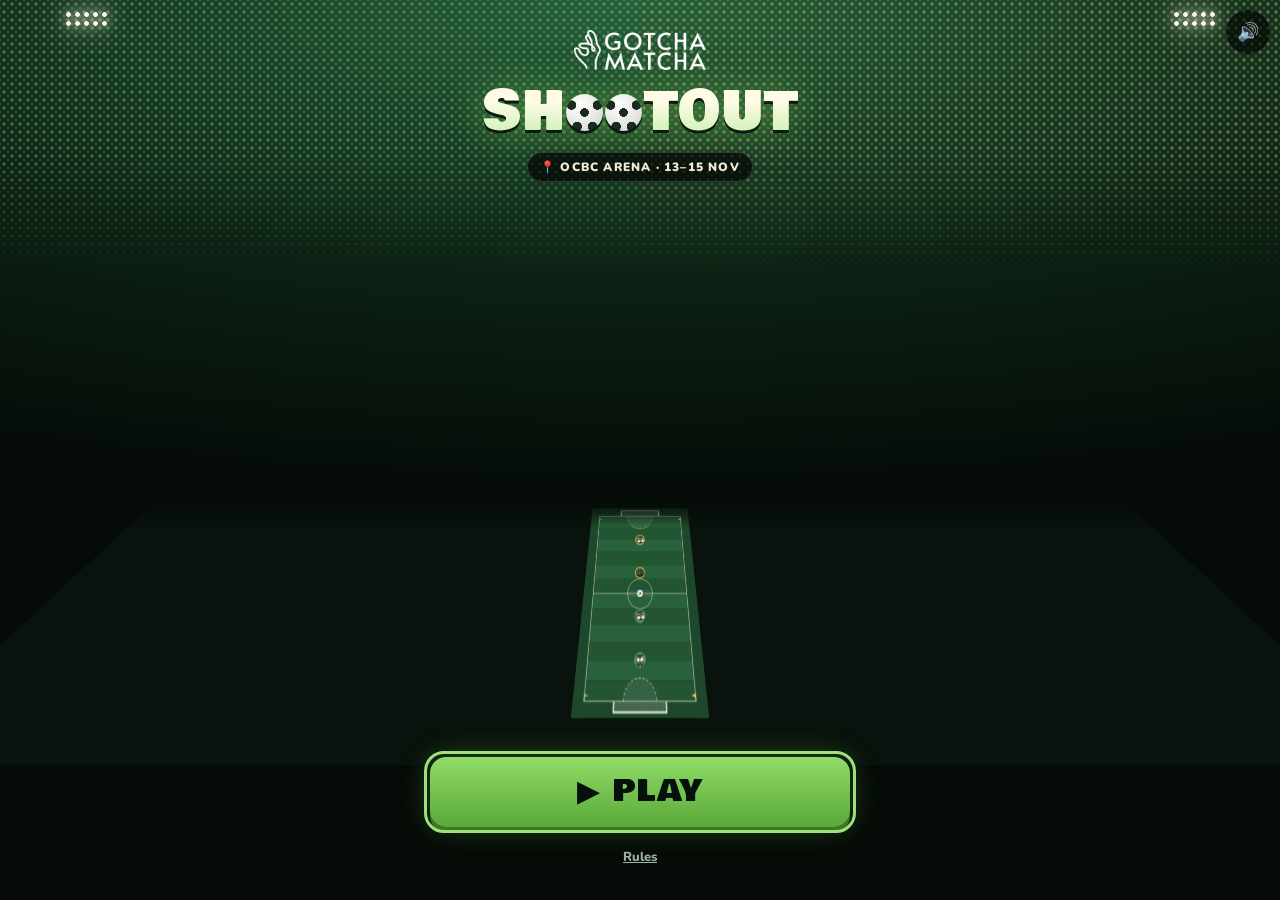
==== 3v3-rc/index.html @ ffa2ec25 "3v3-rc: rev 9 release candidate (code box first, booth game) for testing on staging; not linked; noi" ====
<!doctype html>
<html lang="en">
<head>
<meta charset="utf-8">
<meta name="viewport" content="width=device-width, initial-scale=1, viewport-fit=cover">
<meta name="theme-color" content="#07110b">
<meta name="robots" content="noindex">
<title>Gotcha Shootout</title>
<meta name="description" content="Finger football at the Gotcha Matcha booth.">
<link rel="preconnect" href="https://fonts.googleapis.com">
<link rel="preconnect" href="https://fonts.gstatic.com" crossorigin>
<link rel="stylesheet" href="https://fonts.googleapis.com/css2?family=Nunito:wght@600;700;800;900&family=Bowlby+One&display=swap">
<link rel="stylesheet" href="assets/3v3.css?v=5">
</head>
<body>
<!-- Screens, ids and words = mock-up rev 4 (owner yes to rev 3 ~20:52 + "fewest words", DECISIONS 12 Nov). The skin lives in 3v3.css only. -->
<main class="app" id="app">
  <button class="sbtn" id="soundBtn" aria-pressed="true" aria-label="Sound on">🔊</button>
  <button class="tbtn" id="ticketBtn" aria-label="Your prize" hidden>🎟</button>
  <!-- rev 5–8 stadium behind every screen but the match: crowd, floodlight towers, sweeping beams, camera flashes -->
  <div class="stadium" id="stadium" aria-hidden="true"><div class="crowd"></div><div class="beam l"></div><div class="beam r"></div><div class="tower l"></div><div class="tower r"></div></div>

  <section class="scr" id="s-home">
    <canvas class="bgpitch" id="bgpitch" aria-hidden="true"></canvas>
    <img class="logo" src="../assets/img/logo-lockup-white.webp" alt="Gotcha Matcha" width="132" height="40">
    <h1 class="title" aria-label="Shootout">SH<b class="ballo"></b><b class="ballo"></b>TOUT</h1>
    <span class="chip">📍 OCBC ARENA · 13–15 NOV</span>
    <div class="spacer"></div>
    <button class="btn kick" id="goJoin">▶ PLAY</button>
    <div class="ticker" id="ticker" aria-hidden="true" hidden><span id="tickerTxt"></span></div>
    <a class="small lnk" href="rules/">Rules</a>
  </section>

  <section class="scr" id="s-join" hidden>
    <h2 class="h2">Join to play</h2>
    <div class="step">
      <a class="btn y" id="tgJoin" target="_blank" rel="noopener">✈️ Telegram</a>
      <a class="btn ghost" id="igJoin" target="_blank" rel="noopener">📷 Instagram</a>
    </div>
    <p class="err" id="tgErr" role="alert" hidden>Tap one first</p>
    <div class="spacer"></div>
    <button class="btn" id="goPick">▶ Play</button>
  </section>

  <section class="scr" id="s-pick" hidden>
    <h2 class="h2">Pick your cat</h2>
    <div class="cards" id="cards"></div>
  </section>

  <section class="scr" id="s-mode" hidden>
    <form class="coderow" id="joinForm" autocomplete="off">
      <input class="codein" id="codeIn" maxlength="4" autocomplete="off" autocapitalize="characters" spellcheck="false" placeholder="CODE" aria-label="Game code">
      <button class="btn y" id="joinGo" type="submit">Join</button>
    </form>
    <p class="err" id="codeErr" role="alert" hidden>Wrong code</p>
    <button class="mode bot" id="mSolo"><span class="mtxt"><b>🤖 VS BOT</b><span id="mSoloSub">1 goal wins</span><i class="heat" aria-label="hardest">🔥🔥🔥🔥🔥</i></span><span class="mart"><img src="../assets/img/cat-ok-gotcha-cream.webp" alt=""></span></button>
    <button class="mode friends" id="mMulti"><span class="mtxt"><b>👥 FRIENDS</b><span id="mMultiSub">1 v 1 · 2 v 2</span></span><span class="mart"><svg class="jersey" viewBox="0 0 64 64" aria-hidden="true"><path d="M10 6 22 2Q32 9 42 2L54 6 64 18 54 26 50 22V62H14V22L10 26 0 18Z" fill="#6fbf4a" stroke="#0b1a10" stroke-width="2.5"/><text x="32" y="48" text-anchor="middle" font-family="Bowlby One, Impact" font-size="22" fill="#0b1a10">7</text></svg><svg class="jersey" viewBox="0 0 64 64" aria-hidden="true"><path d="M10 6 22 2Q32 9 42 2L54 6 64 18 54 26 50 22V62H14V22L10 26 0 18Z" fill="#fff3b0" stroke="#0b1a10" stroke-width="2.5"/><text x="32" y="48" text-anchor="middle" font-family="Bowlby One, Impact" font-size="22" fill="#0b1a10">10</text></svg></span></button>
  </section>

  <section class="scr" id="s-multi" hidden>
    <h2 class="h2">New game</h2>
    <div class="teams">
      <button class="team m" id="n1">1 V 1</button>
      <button class="team m" id="n2">2 V 2</button>
    </div>
    <div class="spacer"></div>
    <button class="btn ghost" id="multiBack" aria-label="Back">↩</button>
  </section>

  <section class="scr" id="s-lobby" hidden>
    <p class="small" id="roomKind">1 V 1</p>
    <div class="count led" id="lCount">----</div>
    <p class="small" id="roomHint">Share this code</p>
    <div class="slots" id="slots"></div>
    <div class="spacer"></div>
    <p class="small" id="roomFoot">Tap to swap</p>
    <button class="btn" id="startGo" hidden>▶ Start</button>
    <button class="btn y" id="vsBot" hidden>🤖 vs Bot</button>
    <button class="btn ghost" id="leaveGo">Leave</button>
  </section>

  <section class="scr" id="s-match" hidden>
    <canvas id="pitch" aria-label="Football pitch. Your finger is your player: move it to hit the ball into the goal."></canvas>
    <div class="hud"><span class="tchip m" id="hudA">MATCHA</span><span class="tchip yz" id="hudB">YUZU</span><span class="clock" id="clock">60</span></div>
    <div class="banner" id="banner"></div>
    <div class="hint" id="hint" aria-label="Drag your player"><span class="fing">👆</span> ↑</div>
    <div class="offb" id="offBadge" hidden>Offline · no prize</div>
  </section>

  <section class="scr" id="s-result" hidden>
    <div class="trophy" id="trophy" aria-hidden="true">🏆</div>
    <img class="sadcat" id="sadcat" src="../assets/img/matcha-deprived-cream.webp" alt="" hidden>
    <h2 class="big" id="rTitle">WIN!</h2>
    <p class="pb" id="pb" hidden></p>
    <p class="small" id="rEyebrow">1 – 0</p>
    <p class="small" id="noPrize" hidden></p>
    <div class="prize" id="prize" hidden>
      <span class="tkt">🎟 PRIZE TICKET</span>
      <span class="v" id="pV">PRIZE</span>
      <span class="code" id="pCode">------</span>
      <span class="by" id="pBy"></span>
      <span class="s" id="pS">Redeem at the counter</span>
    </div>
    <div class="spacer"></div>
    <button class="btn" id="again">↻ Again</button>
    <button class="btn ghost" id="back" aria-label="Back">↩</button>
  </section>

  <!-- kill switch / no server (CTO G1 §9.5) -->
  <section class="scr" id="s-rest" hidden>
    <img class="logo" src="../assets/img/logo-lockup-white.webp" alt="Gotcha Matcha" width="132" height="40">
    <h2 class="h2">The game is resting</h2>
    <div class="step">
      <a class="btn y" id="restTg" target="_blank" rel="noopener">✈️ Telegram</a>
      <a class="btn ghost" id="restIg" target="_blank" rel="noopener">📷 Instagram</a>
    </div>
    <div class="spacer"></div>
    <button class="btn ghost" id="restRetry" aria-label="Try again">↻</button>
  </section>

  <canvas class="fxl" id="fx" aria-hidden="true"></canvas>
  <!-- the prize ticket: open from 🎟 on any screen until it is used or expires (adversarial S1: a code never vanishes) -->
  <div class="sheet" id="ticket" role="dialog" aria-label="Your prize" hidden>
    <div class="prize">
      <span class="tkt">🎟 PRIZE TICKET</span>
      <span class="v" id="tV">PRIZE</span>
      <span class="code" id="tCode">------</span>
      <span class="by" id="tBy"></span>
      <span class="s" id="tS">Redeem at the counter</span>
    </div>
    <button class="btn ghost" id="ticketClose" aria-label="Close">✕</button>
  </div>
  <div class="pill" id="pill" hidden>Reconnecting…</div>
  <div class="toast" id="toast" hidden></div>
  <div class="dbg" id="dbg" hidden></div>
  <div class="ribbon" id="ribbon" hidden></div>
</main>
<script src="assets/sim.js?v=5"></script>
<script src="assets/logic.js?v=5"></script>
<script src="assets/net.js?v=5"></script>
<script src="assets/fake.js?v=5"></script>
<script src="assets/draw.js?v=5"></script>
<script src="assets/sfx.js?v=5"></script>
<script src="assets/fx.js?v=5"></script>
<script src="assets/game.js?v=5"></script>
</body>
</html>
---- 3v3-rc/assets/3v3.css ----
/* Gotcha Shootout 3v3 — the phone page. The look is the approved mock-up rev 2 (owner yes 12 Nov 2026 ~20:20): floodlit night pitch,
   Bowlby One + Nunito, Matcha green vs Yuzu yellow. The mock-up's phone frame is gone: the page fills the screen, inside the safe areas. */
:root{
  --night:#07110b; --turf:#0f2a1a; --panel:#13241a; --line:#eef3e6; --cream:#f3ead6; --muted:#9db5a3;
  --matcha:#6fbf4a; --matcha-d:#3d7a26; --yuzu:#ffd23f; --yuzu-d:#b88a00; --flood:#fffbe6; --danger:#ff6b5b;
  --f-display:"Bowlby One","Arial Black",Impact,sans-serif; --f-body:"Nunito",ui-rounded,"Segoe UI",system-ui,sans-serif;
  --st:env(safe-area-inset-top,0px); --sb:env(safe-area-inset-bottom,0px); --sl:env(safe-area-inset-left,0px); --sr:env(safe-area-inset-right,0px);
  color-scheme:dark;
}
*{box-sizing:border-box}
html,body{height:100%;margin:0;overflow:hidden;overscroll-behavior:none}
body{background:var(--night);color:var(--cream);font:600 15px/1.4 var(--f-body);-webkit-tap-highlight-color:transparent;-webkit-text-size-adjust:100%;
  user-select:none;-webkit-user-select:none;-webkit-touch-callout:none;touch-action:manipulation}
[hidden]{display:none!important}
button{font-family:inherit}
a{color:var(--yuzu)}
.app{position:fixed;top:0;right:0;bottom:0;left:0;overflow:hidden;background:radial-gradient(900px 600px at 30% -10%,#173a24 0%,var(--night) 60%),var(--night)}
.scr{position:absolute;top:0;right:0;bottom:0;left:0;display:flex;flex-direction:column;align-items:center;gap:14px;text-align:center;overflow-y:auto;
  overscroll-behavior:contain;padding:calc(var(--st) + 24px) calc(var(--sr) + 20px) calc(var(--sb) + 26px) calc(var(--sl) + 20px)}
.scr>*{position:relative;flex-shrink:0}
.scr>.bgpitch{position:absolute;top:0;right:0;bottom:0;left:0;width:100%;height:100%;opacity:.38;filter:saturate(.9);pointer-events:none}
.logo{width:132px;height:auto;margin-top:6px}
.title{font:400 54px/.92 var(--f-display);margin:8px 0 0;letter-spacing:1px;text-shadow:0 0 24px #6fbf4a66,0 4px 0 #0008}
.title small{display:block;font-size:30px;color:var(--yuzu);letter-spacing:3px;margin-top:4px}
.lede{font:800 19px/1.3 var(--f-body);margin:0;max-width:320px}
.spacer{flex:1 1 auto}
.btn{appearance:none;border:0;cursor:pointer;font:900 19px/1 var(--f-body);color:var(--night);background:var(--matcha);border-radius:16px;padding:18px 20px;width:100%;max-width:420px;
  min-height:52px;box-shadow:0 5px 0 var(--matcha-d),0 0 30px #6fbf4a55;transition:transform .08s;text-decoration:none;display:flex;align-items:center;justify-content:center;gap:8px}
.btn:active{transform:translateY(3px);box-shadow:0 2px 0 var(--matcha-d)}
.btn:focus-visible,.card:focus-visible,.team:focus-visible,.sbtn:focus-visible,.lnk:focus-visible{outline:3px solid var(--flood);outline-offset:3px}
.btn.y{background:var(--yuzu);box-shadow:0 5px 0 var(--yuzu-d),0 0 30px #ffd23f44}
.btn.ghost{background:transparent;color:var(--cream);box-shadow:inset 0 0 0 2px #ffffff40}
.btn[disabled]{opacity:.35;cursor:not-allowed}
.small{font:700 13px/1.35 var(--f-body);color:var(--muted);margin:0}
.lnk{appearance:none;background:none;border:0;padding:8px;color:var(--muted);font:800 13px/1.3 var(--f-body);text-decoration:underline;cursor:pointer}
.ribbon-on .scr:not(#s-match){padding-bottom:calc(var(--sb) + 48px)}
.ribbon{position:absolute;left:0;right:0;bottom:0;z-index:30;font:800 10px/1 var(--f-body);letter-spacing:1.4px;text-transform:uppercase;text-align:center;color:var(--night);
  background:var(--yuzu);padding:6px 4px calc(var(--sb) + 7px);pointer-events:none}
.sbtn{position:absolute;top:calc(var(--st) + 10px);right:calc(var(--sr) + 10px);z-index:31;width:44px;height:44px;border-radius:50%;border:0;background:#0009;color:var(--cream);font-size:18px;cursor:pointer}
.tbtn{position:absolute;top:calc(var(--st) + 10px);left:calc(var(--sl) + 10px);z-index:31;width:44px;height:44px;border-radius:50%;border:0;background:var(--yuzu);color:var(--night);font-size:22px;cursor:pointer;box-shadow:0 0 18px #ffd23f88}
.sheet{position:absolute;top:0;right:0;bottom:0;left:0;z-index:35;background:#07110bf2;display:flex;flex-direction:column;align-items:center;justify-content:center;gap:16px;
  padding:calc(var(--st) + 24px) calc(var(--sr) + 20px) calc(var(--sb) + 24px) calc(var(--sl) + 20px)}
.sheet .btn{max-width:120px}
.prize .by{font:900 18px/1 var(--f-body);text-align:center}
.prize .by:empty{display:none}
#noPrize{font-size:15px;color:var(--flood)}
.offb{position:absolute;left:50%;top:calc(var(--st) + 58px);transform:translateX(-50%);z-index:6;background:#000c;color:var(--yuzu);font:900 12px/1 var(--f-body);letter-spacing:.5px;padding:7px 10px;border-radius:999px;pointer-events:none;white-space:nowrap}
.pill{position:absolute;left:50%;top:calc(var(--st) + 58px);transform:translateX(-50%);z-index:40;background:var(--danger);color:var(--night);font:900 14px/1 var(--f-body);
  padding:10px 16px;border-radius:999px;box-shadow:0 6px 20px #0008;white-space:nowrap;pointer-events:none}
.dbg{position:absolute;left:calc(var(--sl) + 8px);bottom:calc(var(--sb) + 30px);z-index:41;background:#000c;color:#9f9;font:700 11px/1.3 ui-monospace,Menlo,monospace;padding:4px 6px;border-radius:6px;pointer-events:none;white-space:pre}

/* join */
.h2{font:400 30px/1 var(--f-display);margin:4px 0 0;letter-spacing:.5px}
.step{width:100%;max-width:420px;background:#0e1f15e6;border:1px solid #ffffff1c;border-radius:18px;padding:16px;display:flex;flex-direction:column;gap:12px;text-align:left}
.step h3{margin:0;font:900 18px/1.2 var(--f-body)}
.step .btn{font-size:17px;padding:15px 12px}
.btn.tg{background:#2aabee;color:#fff;box-shadow:0 5px 0 #1a7fb5,0 0 24px #2aabee44}
.btn.ig{background:linear-gradient(45deg,#f9a03f,#e1306c 55%,#8a3ab9);color:#fff;box-shadow:0 5px 0 #8a2350,0 0 24px #e1306c44}
.done{color:var(--matcha);font-weight:900}
.err{margin:0;color:var(--night);background:var(--danger);font:900 14px/1.3 var(--f-body);padding:10px 12px;border-radius:12px;width:100%;max-width:420px}

/* pick */
.cards{display:grid;grid-template-columns:1fr 1fr;gap:10px;width:100%;max-width:420px}
.card{appearance:none;cursor:pointer;border:2px solid #ffffff1f;background:#10251a;border-radius:16px;padding:8px 6px 10px;color:var(--cream);display:flex;flex-direction:column;align-items:center;gap:4px;font:900 14px/1.1 var(--f-body)}
.card img{width:100%;height:92px;object-fit:contain;pointer-events:none}
.card[aria-pressed="true"]{border-color:var(--matcha);background:#1b3d27;box-shadow:0 0 0 3px #6fbf4a44,0 0 24px #6fbf4a55}
.teams{display:grid;grid-template-columns:1fr 1fr;gap:10px;width:100%;max-width:420px}
.team{appearance:none;cursor:pointer;border:0;border-radius:16px;padding:16px 8px;min-height:60px;font:900 18px/1.1 var(--f-body);color:var(--night);display:flex;flex-direction:column;gap:6px;align-items:center;justify-content:center}
.team.m{background:var(--matcha);box-shadow:0 5px 0 var(--matcha-d)}
.team.yz{background:var(--yuzu);box-shadow:0 5px 0 var(--yuzu-d)}
.team span{font:800 12px/1 var(--f-body);opacity:.75}
.team[disabled]{opacity:.3;cursor:not-allowed}

/* mode, code box (rev 4) */
.mode{appearance:none;cursor:pointer;width:100%;max-width:420px;border:0;border-radius:20px;padding:22px 18px;text-align:left;display:flex;flex-direction:column;gap:6px;color:var(--night);background:var(--matcha);box-shadow:0 5px 0 var(--matcha-d)}
.mode b{font:400 26px/1 var(--f-display);letter-spacing:.5px}
.mode span{font:800 15px/1.2 var(--f-body)}
.mode[disabled]{opacity:.4;cursor:not-allowed}
.coderow{display:flex;gap:10px;width:100%;max-width:420px;margin:46px 0 0}   /* rev 9: "CODE [____] Join" first, below the sound button */
.coderow .btn{flex:0 0 auto;width:auto;padding:14px 20px}
.coderow .codein{font-size:26px;padding:10px}
.mode:focus-visible,.codein:focus-visible,.slot:focus-visible{outline:3px solid var(--flood);outline-offset:3px}
.row{display:flex;gap:10px;width:100%;max-width:420px;margin:0}
.row .btn{flex:0 0 auto;width:auto;padding:16px 18px}
.codein{flex:1;min-width:0;font:400 30px/1 var(--f-display);letter-spacing:8px;text-align:center;text-transform:uppercase;padding:12px;border-radius:14px;border:2px solid #ffffff33;
  background:#0e1f15;color:var(--flood);user-select:text;-webkit-user-select:text}
.toast{position:absolute;left:50%;bottom:calc(var(--sb) + 104px);transform:translateX(-50%);z-index:40;background:var(--flood);color:var(--night);font:900 14px/1.25 var(--f-body);
  padding:10px 14px;border-radius:12px;box-shadow:0 6px 20px #0008;max-width:86%;text-align:center}

/* lobby */
.count{font:400 92px/1 var(--f-display);color:var(--flood);text-shadow:0 0 30px #fffbe688;font-variant-numeric:tabular-nums}
.slots{display:grid;grid-template-columns:1fr 1fr;gap:12px;width:100%;max-width:420px}
.slots h4{margin:0 0 6px;font:900 14px/1 var(--f-body);letter-spacing:1px}
.slot{display:flex;align-items:center;gap:8px;padding:8px;border-radius:12px;background:#ffffff0d;margin-bottom:6px;font:800 13px/1.1 var(--f-body);text-align:left;min-height:46px}
.slot canvas{width:30px;height:30px;flex:0 0 30px}
.slot.me{background:#ffffff1f;box-shadow:inset 0 0 0 2px var(--flood)}
.slot .who{display:flex;flex-direction:column;gap:2px}
.slot .who i{font-style:normal;font-weight:700;color:var(--muted);font-size:11px}
.slot.empty{color:var(--muted);border:1px dashed #ffffff2a;background:transparent;justify-content:center;font-size:20px}
.slot{appearance:none;width:100%;border:0;color:var(--cream);cursor:pointer}
.slot[disabled]{cursor:default}
.slot .mark{margin-left:auto;font-size:15px}

/* match: no scroll, no zoom, no pull-to-refresh while a finger is on the pitch */
#s-match{padding:0;overflow:hidden;touch-action:none}
#pitch{position:absolute;top:0;right:0;bottom:0;left:0;width:100%;height:100%;touch-action:none}
.hud{position:absolute;top:calc(var(--st) + 12px);left:calc(var(--sl) + 12px);right:calc(var(--sr) + 64px);z-index:5;display:flex;align-items:center;gap:8px;pointer-events:none}
.tchip{font:900 12px/1 var(--f-body);letter-spacing:1px;padding:7px 9px;border-radius:999px;color:var(--night);white-space:nowrap}
.tchip.m{background:var(--matcha)} .tchip.yz{background:var(--yuzu)} .tchip.ch{background:var(--flood);letter-spacing:.3px;min-width:0;overflow:hidden;text-overflow:ellipsis}
.clock{margin-left:auto;font:400 22px/1 var(--f-display);color:var(--flood);min-width:40px;text-align:right;font-variant-numeric:tabular-nums}
.banner{position:absolute;left:0;right:0;top:42%;z-index:6;text-align:center;font:400 46px/1 var(--f-display);color:var(--flood);text-shadow:0 0 30px #000,0 4px 0 #000a;pointer-events:none;transition:opacity .25s;padding:0 12px}
.banner small{display:block;font:900 16px/1.2 var(--f-body);letter-spacing:.5px;margin-top:8px}
@keyframes fingmove{0%,100%{transform:translate(-14px,6px)}50%{transform:translate(14px,-6px)}}
.fing{display:inline-block;animation:fingmove 1.2s ease-in-out infinite}
.hint{position:absolute;left:50%;bottom:calc(var(--sb) + 52px);transform:translateX(-50%);z-index:6;background:#000b;padding:10px 14px;border-radius:999px;font:900 14px/1 var(--f-body);white-space:nowrap;pointer-events:none}
.fxl{position:absolute;top:0;left:0;width:100%;height:100%;z-index:20;pointer-events:none}

/* result */
.big{font:400 52px/.95 var(--f-display);margin:6px 0 0;text-shadow:0 0 30px #ffd23f66}
.big{font-size:64px;margin-top:24px}
#rEyebrow{letter-spacing:1.4px;font-size:18px;color:var(--flood)}
.prize{width:100%;max-width:420px;border-radius:20px;padding:18px 16px;background:var(--cream);color:var(--night);display:flex;flex-direction:column;gap:6px;position:relative;overflow:hidden}
.prize .k{font:800 11px/1 var(--f-body);letter-spacing:1.4px;text-transform:uppercase;color:#4a5b4f}
.prize .v{font:400 30px/1 var(--f-display)}
.prize .code{font:900 32px/1 ui-monospace,Menlo,monospace;letter-spacing:4px;margin-top:6px;background:#0b1a10;color:var(--flood);border-radius:10px;padding:10px;text-align:center}
.prize .used{font:900 15px/1.2 var(--f-body);color:#fff;background:#7a2a20;border-radius:10px;padding:8px 10px;text-align:center}
.prize.is-used .code{opacity:.4;text-decoration:line-through}
.prize .s{font:800 15px/1.3 var(--f-body)}
@media (max-height:640px){.title{font-size:44px}.count{font-size:72px}.card img{height:70px}.big{font-size:42px}}
@media (prefers-reduced-motion:reduce){.btn,.banner{transition:none}.fing{animation:none}}

/* ---------- mock-up rev 5–8 (owner yes ~21:48): the stadium skin ---------- */
.stadium{position:absolute;top:0;right:0;bottom:0;left:0;overflow:hidden;z-index:0;pointer-events:none;
  background:radial-gradient(120% 55% at 50% 0%,#24603a 0%,#0c2214 55%,#050b07 100%)}
.scr{z-index:1;overflow-x:hidden}   /* the tilted demo pitch and the ticker run past the edges: never a sideways scroll */
.crowd{position:absolute;left:0;right:0;top:0;height:30%;-webkit-mask-image:linear-gradient(#000 55%,transparent);mask-image:linear-gradient(#000 55%,transparent)}
.crowd::before,.crowd::after{content:"";position:absolute;top:0;bottom:0;width:50%}
.crowd::before{left:0;background:radial-gradient(circle,#9be27a55 0 1.5px,transparent 2px) 0 0/8px 8px,radial-gradient(circle,#ffffff2a 0 1.2px,transparent 1.7px) 4px 4px/8px 8px}
.crowd::after{right:0;background:radial-gradient(circle,#ffe06a55 0 1.5px,transparent 2px) 0 0/8px 8px,radial-gradient(circle,#ffffff2a 0 1.2px,transparent 1.7px) 4px 4px/8px 8px}
.tower{position:absolute;top:calc(var(--st) + 10px);width:44px;height:20px;border-radius:4px;background:radial-gradient(circle,#fffbe6 0 2px,transparent 2.7px) 0 0/9px 9px;filter:drop-shadow(0 0 6px #fffbe6) drop-shadow(0 0 16px #fffbe6aa)}
.tower.l{left:64px}.tower.r{right:64px}
.beam{position:absolute;top:18px;width:70%;height:120%;background:linear-gradient(180deg,#fffbe62e,#fffbe600 75%);filter:blur(4px);clip-path:polygon(0 0,12% 0,100% 100%,40% 100%)}
.beam.l{left:30px;transform-origin:0 0;animation:sweepL 7s ease-in-out infinite alternate}
.beam.r{right:30px;transform-origin:100% 0;clip-path:polygon(88% 0,100% 0,60% 100%,0 100%);animation:sweepR 8s ease-in-out infinite alternate}
@keyframes sweepL{from{transform:rotate(-8deg)}to{transform:rotate(14deg)}}
@keyframes sweepR{from{transform:rotate(8deg)}to{transform:rotate(-14deg)}}
.stadium .flash{position:absolute;width:4px;height:4px;border-radius:50%;background:#fff;box-shadow:0 0 10px 4px #fffbe6;animation:pop .5s ease-out forwards;pointer-events:none}
@keyframes pop{from{opacity:1;transform:scale(1.4)}to{opacity:0;transform:scale(.4)}}
/* home */
#s-home .bgpitch{position:absolute;z-index:0;left:-10%;right:-10%;width:120%;top:auto;bottom:15%;height:60%;opacity:.95;transform:perspective(600px) rotateX(40deg);transform-origin:50% 100%;
  -webkit-mask-image:linear-gradient(transparent,#000 14%);mask-image:linear-gradient(transparent,#000 14%)}
.ticker{width:calc(100% + 40px);margin:0 -20px;overflow:hidden;background:#000c;border-block:1px solid #ffd23f55;padding:7px 0;white-space:nowrap}
.ticker span{display:inline-block;animation:tick 26s linear infinite;font:900 13px/1 var(--f-body);letter-spacing:1px;color:var(--yuzu);text-shadow:0 0 8px #ffd23f88}
@keyframes tick{to{transform:translateX(-50%)}}
.title{font:400 52px/1 var(--f-display);margin:2px 0 0;letter-spacing:1px;background:linear-gradient(180deg,#fffbe6 30%,#c9f0b0);-webkit-background-clip:text;background-clip:text;color:transparent;
  filter:drop-shadow(0 3px 0 #0a1a10) drop-shadow(0 0 18px #6fbf4a88);white-space:nowrap;text-shadow:none}
.ballo{display:inline-block;width:.72em;height:.72em;margin:0 .02em;vertical-align:-.04em;border-radius:50%;
  background:radial-gradient(circle at 50% 50%,#1b2a20 0 16%,transparent 17%),radial-gradient(circle at 15% 30%,#1b2a20 0 11%,transparent 12%),
  radial-gradient(circle at 85% 30%,#1b2a20 0 11%,transparent 12%),radial-gradient(circle at 30% 88%,#1b2a20 0 11%,transparent 12%),
  radial-gradient(circle at 72% 88%,#1b2a20 0 11%,transparent 12%),radial-gradient(circle at 35% 30%,#fff,#cfd6c9);animation:spin 2.4s linear infinite}
@keyframes spin{to{transform:rotate(360deg)}}
.chip{font:900 12px/1 var(--f-body);letter-spacing:1.2px;padding:8px 12px;border-radius:999px;background:#000a;border:1px solid #ffffff2a;color:var(--cream)}
.btn.kick{font:400 30px/1 var(--f-display);letter-spacing:1px;padding:20px;background:linear-gradient(180deg,#8fdc66,#5aa83a);position:relative;overflow:visible}
.btn.kick::after{content:"";position:absolute;top:-6px;left:-6px;right:-6px;bottom:-6px;border-radius:20px;border:3px solid #9be27a;animation:ring 1.6s ease-out infinite;pointer-events:none}
@keyframes ring{from{opacity:.9;transform:scale(.96)}to{opacity:0;transform:scale(1.08)}}
/* trading-card cats */
.card{position:relative;overflow:hidden;background:linear-gradient(160deg,#2f6a40,#0f2a18 60%,#0a1d11);border:2px solid #d9b65a;box-shadow:inset 0 0 0 2px #0008,0 6px 14px #0008}
.card .num{position:absolute;top:6px;left:8px;font:400 22px/1 var(--f-display);color:#ffd23f;text-shadow:0 2px 0 #000a}
.card::after{content:"";position:absolute;top:-50%;left:-80%;width:50%;height:200%;background:linear-gradient(90deg,transparent,#ffffff40,transparent);transform:rotate(20deg);animation:shine 3.2s ease-in-out infinite;pointer-events:none}
@keyframes shine{0%,60%{left:-80%}100%{left:140%}}
.card[aria-pressed="true"]{border-color:#ffd23f;transform:scale(1.04);box-shadow:0 0 0 3px #ffd23f66,0 0 26px #ffd23f66}
/* mode cards */
.mode{position:relative;overflow:hidden;flex-direction:row;align-items:center;justify-content:space-between;min-height:132px;padding:18px}
.mode.bot{background:linear-gradient(135deg,#1d3b27,#0c1a10);color:var(--cream);box-shadow:inset 0 0 0 2px #6fbf4a88,0 0 26px #6fbf4a44}
.mode.friends{background:linear-gradient(135deg,#ffe06a,#f0b700);color:var(--night);box-shadow:0 5px 0 var(--yuzu-d)}
.mode::before{content:"";position:absolute;top:0;right:0;bottom:0;left:0;background:repeating-linear-gradient(115deg,#ffffff0a 0 14px,transparent 14px 28px);pointer-events:none}
.mtxt{display:flex;flex-direction:column;gap:6px;position:relative}
.heat{font-style:normal;font-size:14px;letter-spacing:1px}
.mart{position:relative;display:flex;gap:2px;align-items:flex-end}
.mart img{width:96px;height:auto;filter:drop-shadow(0 0 10px #6fbf4a)}
.jersey{width:54px;height:54px}
/* room LED board */
.led{background:#000;border:2px solid #333;border-radius:12px;padding:10px 18px;color:#ffd23f!important;text-shadow:0 0 14px #ffd23f!important;letter-spacing:6px;
  background-image:radial-gradient(circle,#ffffff10 0 1px,transparent 1.4px);background-size:5px 5px}
/* result */
.trophy{position:relative;font-size:84px;line-height:1;margin-top:6px;z-index:0}
.trophy::before{content:"";position:absolute;top:50%;left:50%;width:260px;height:260px;margin:-130px 0 0 -130px;z-index:-1;border-radius:50%;
  background:repeating-conic-gradient(#ffd23f33 0 10deg,transparent 10deg 20deg);animation:spin 12s linear infinite;-webkit-mask-image:radial-gradient(#000,transparent 70%);mask-image:radial-gradient(#000,transparent 70%)}
.trophy[hidden]{display:none!important}
.big{margin-top:0}
.pb{margin:0;font:400 22px/1 var(--f-display);color:var(--yuzu);text-shadow:0 0 12px #ffd23f88}
.sadcat{width:140px;height:auto;margin-top:6px;filter:drop-shadow(0 0 12px #000)}
.prize{border-radius:16px;background:linear-gradient(180deg,#fffbe6,#f3ead6);
  -webkit-mask:radial-gradient(circle 12px at 0 62%,#0000 98%,#000) left/51% 100% no-repeat,radial-gradient(circle 12px at 100% 62%,#0000 98%,#000) right/51% 100% no-repeat;
  mask:radial-gradient(circle 12px at 0 62%,#0000 98%,#000) left/51% 100% no-repeat,radial-gradient(circle 12px at 100% 62%,#0000 98%,#000) right/51% 100% no-repeat}
.prize .tkt{font:900 11px/1 var(--f-body);letter-spacing:2px;color:#4a5b4f;text-align:center}
.prize .code{border-top:2px dashed #0003;margin-top:10px;padding-top:14px;background:none;color:var(--night);font-size:34px}
@media (max-height:700px){.trophy{font-size:60px}.trophy::before{width:180px;height:180px;margin:-90px 0 0 -90px}.sadcat{width:100px}.mode{min-height:112px}.mart img{width:76px}}
/* slow phones: no sweeping light or flash pops; reduced motion: a still stadium */
.lite .beam,.lite .stadium .flash{display:none}
.lite .card::after,.lite .ticker span{animation:none}
@media (prefers-reduced-motion:reduce){#s-home .bgpitch{display:none}.beam,.ticker span,.ballo,.btn.kick::after,.card::after,.trophy::before{animation:none}.stadium .flash{display:none}}
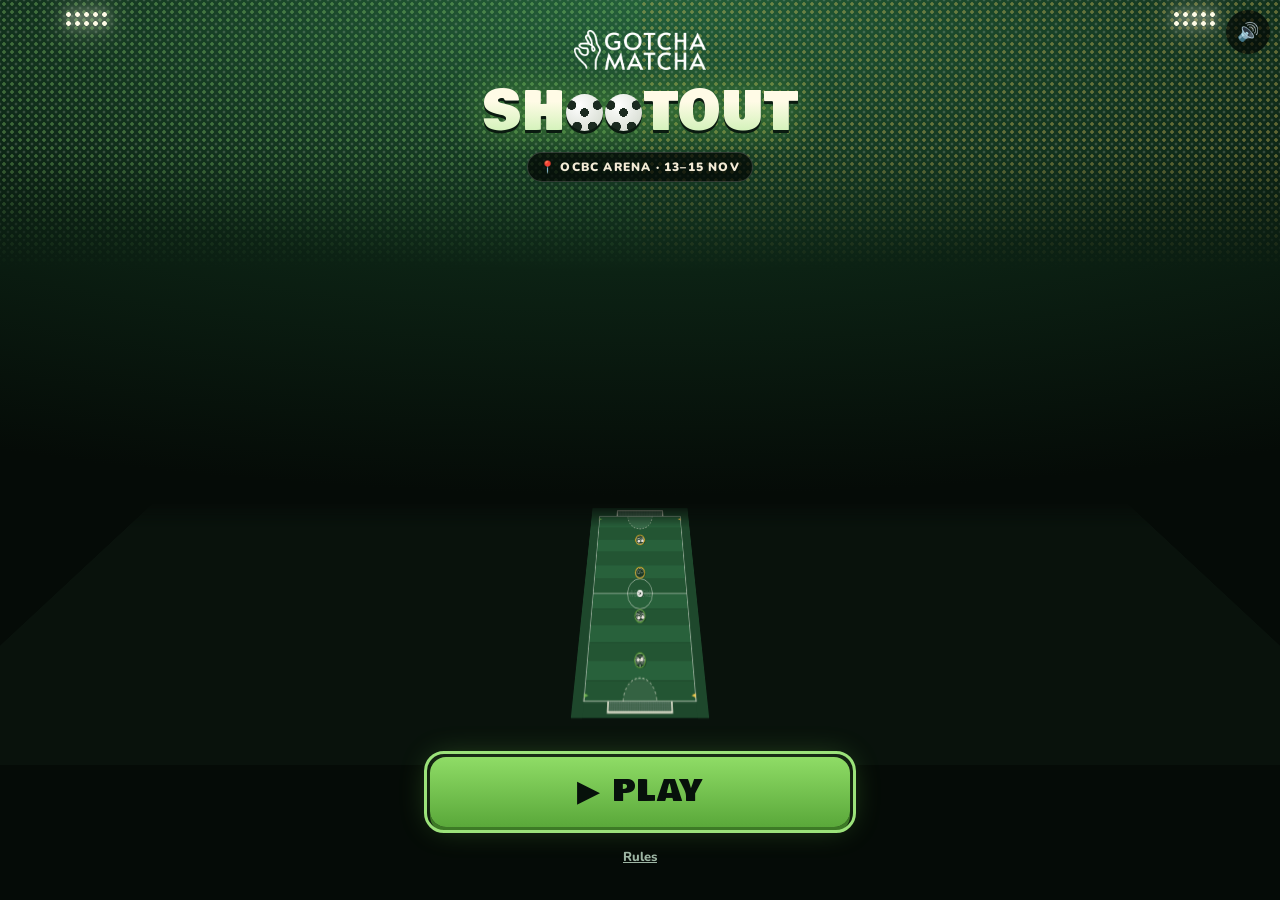
==== commit 8f1997d6: "3v3-rc: latest candidate (rev 9 + delta fixes, first to 3, wider multiplayer goals, smoother multipl" ====
--- a/3v3-rc/index.html
+++ b/3v3-rc/index.html
@@ -10,7 +10,7 @@
 <link rel="preconnect" href="https://fonts.googleapis.com">
 <link rel="preconnect" href="https://fonts.gstatic.com" crossorigin>
 <link rel="stylesheet" href="https://fonts.googleapis.com/css2?family=Nunito:wght@600;700;800;900&family=Bowlby+One&display=swap">
-<link rel="stylesheet" href="assets/3v3.css?v=5">
+<link rel="stylesheet" href="assets/3v3.css?v=7">
 </head>
 <body>
 <!-- Screens, ids and words = mock-up rev 4 (owner yes to rev 3 ~20:52 + "fewest words", DECISIONS 12 Nov). The skin lives in 3v3.css only. -->
@@ -81,7 +81,7 @@
 
   <section class="scr" id="s-match" hidden>
     <canvas id="pitch" aria-label="Football pitch. Your finger is your player: move it to hit the ball into the goal."></canvas>
-    <div class="hud"><span class="tchip m" id="hudA">MATCHA</span><span class="tchip yz" id="hudB">YUZU</span><span class="clock" id="clock">60</span></div>
+    <div class="hud"><span class="tchip m" id="hudA">MATCHA</span><span class="hscore" id="hudScore" hidden>0 – 0</span><span class="tchip yz" id="hudB">YUZU</span><span class="clock" id="clock">60</span></div>
     <div class="banner" id="banner"></div>
     <div class="hint" id="hint" aria-label="Drag your player"><span class="fing">👆</span> ↑</div>
     <div class="offb" id="offBadge" hidden>Offline · no prize</div>
@@ -135,13 +135,13 @@
   <div class="dbg" id="dbg" hidden></div>
   <div class="ribbon" id="ribbon" hidden></div>
 </main>
-<script src="assets/sim.js?v=5"></script>
-<script src="assets/logic.js?v=5"></script>
-<script src="assets/net.js?v=5"></script>
-<script src="assets/fake.js?v=5"></script>
+<script src="assets/sim.js?v=7"></script>
+<script src="assets/logic.js?v=8"></script>
+<script src="assets/net.js?v=8"></script>
+<script src="assets/fake.js?v=8"></script>
 <script src="assets/draw.js?v=5"></script>
 <script src="assets/sfx.js?v=5"></script>
 <script src="assets/fx.js?v=5"></script>
-<script src="assets/game.js?v=5"></script>
+<script src="assets/game.js?v=8"></script>
 </body>
 </html>
--- a/3v3-rc/assets/3v3.css
+++ b/3v3-rc/assets/3v3.css
@@ -79,6 +79,7 @@
 .coderow{display:flex;gap:10px;width:100%;max-width:420px;margin:46px 0 0}   /* rev 9: "CODE [____] Join" first, below the sound button */
 .coderow .btn{flex:0 0 auto;width:auto;padding:14px 20px}
 .coderow .codein{font-size:26px;padding:10px}
+.codein:disabled{opacity:.4}
 .mode:focus-visible,.codein:focus-visible,.slot:focus-visible{outline:3px solid var(--flood);outline-offset:3px}
 .row{display:flex;gap:10px;width:100%;max-width:420px;margin:0}
 .row .btn{flex:0 0 auto;width:auto;padding:16px 18px}
@@ -106,6 +107,8 @@
 #pitch{position:absolute;top:0;right:0;bottom:0;left:0;width:100%;height:100%;touch-action:none}
 .hud{position:absolute;top:calc(var(--st) + 12px);left:calc(var(--sl) + 12px);right:calc(var(--sr) + 64px);z-index:5;display:flex;align-items:center;gap:8px;pointer-events:none}
 .tchip{font:900 12px/1 var(--f-body);letter-spacing:1px;padding:7px 9px;border-radius:999px;color:var(--night);white-space:nowrap}
+.hscore{font:400 26px/1 var(--f-display);color:var(--flood);text-shadow:0 0 14px #000,0 2px 0 #000a;white-space:nowrap;font-variant-numeric:tabular-nums}   /* the live score, Matcha – Yuzu */
+.tchip.me{box-shadow:0 0 0 2px var(--flood)}
 .tchip.m{background:var(--matcha)} .tchip.yz{background:var(--yuzu)} .tchip.ch{background:var(--flood);letter-spacing:.3px;min-width:0;overflow:hidden;text-overflow:ellipsis}
 .clock{margin-left:auto;font:400 22px/1 var(--f-display);color:var(--flood);min-width:40px;text-align:right;font-variant-numeric:tabular-nums}
 .banner{position:absolute;left:0;right:0;top:42%;z-index:6;text-align:center;font:400 46px/1 var(--f-display);color:var(--flood);text-shadow:0 0 30px #000,0 4px 0 #000a;pointer-events:none;transition:opacity .25s;padding:0 12px}
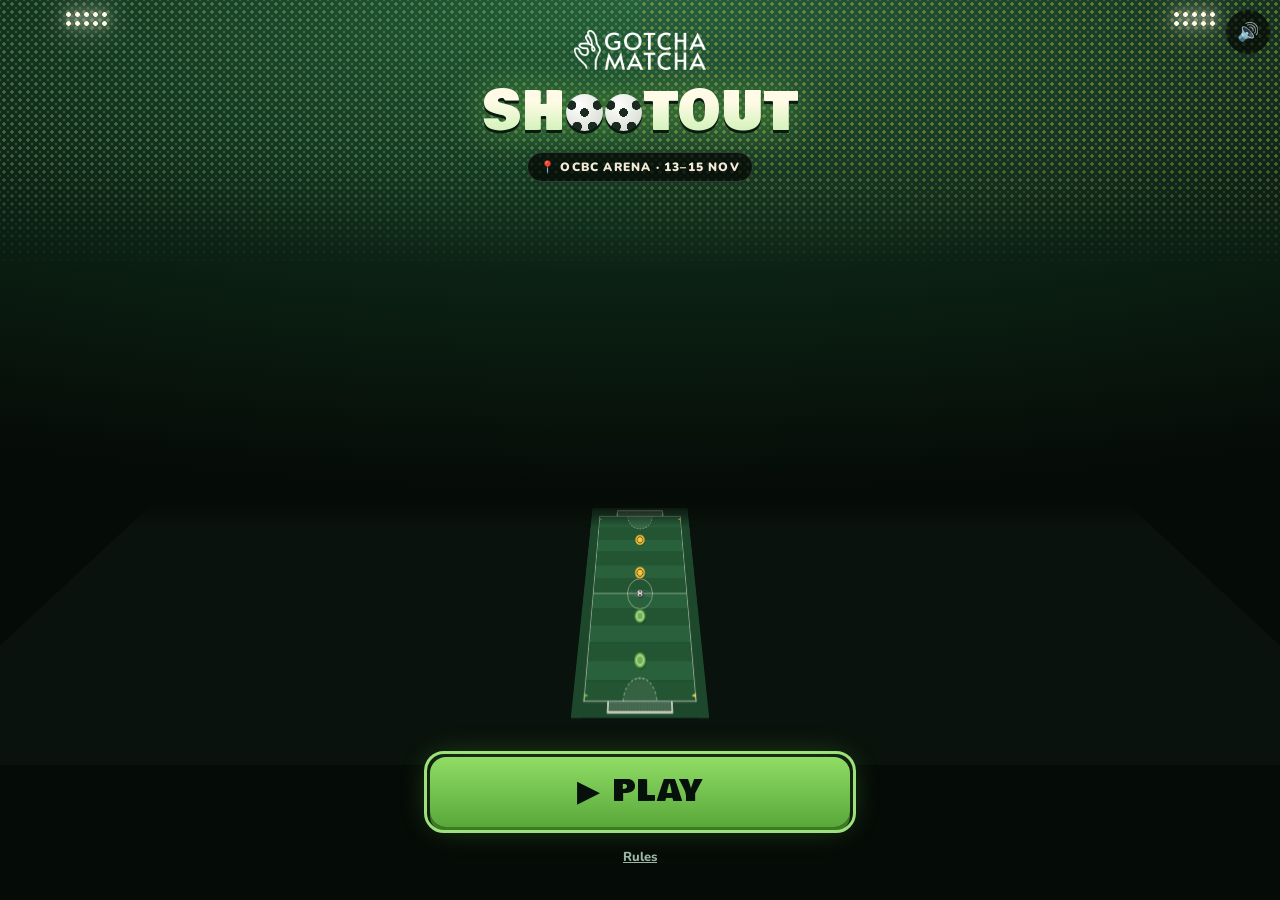
==== commit 27b71f91: "3v3-rc: candidate for the 13 Nov release (Viking row, vouchers, Friends 2-4, no cats, rolling ball, " ====
--- a/3v3-rc/index.html
+++ b/3v3-rc/index.html
@@ -10,7 +10,7 @@
 <link rel="preconnect" href="https://fonts.googleapis.com">
 <link rel="preconnect" href="https://fonts.gstatic.com" crossorigin>
 <link rel="stylesheet" href="https://fonts.googleapis.com/css2?family=Nunito:wght@600;700;800;900&family=Bowlby+One&display=swap">
-<link rel="stylesheet" href="assets/3v3.css?v=7">
+<link rel="stylesheet" href="assets/3v3.css?v=12">
 </head>
 <body>
 <!-- Screens, ids and words = mock-up rev 4 (owner yes to rev 3 ~20:52 + "fewest words", DECISIONS 12 Nov). The skin lives in 3v3.css only. -->
@@ -42,29 +42,29 @@
     <button class="btn" id="goPick">▶ Play</button>
   </section>
 
-  <section class="scr" id="s-pick" hidden>
-    <h2 class="h2">Pick your cat</h2>
-    <div class="cards" id="cards"></div>
+  <section class="scr" id="s-mode" hidden>
+    <button class="mode bot" id="mSolo"><span class="mtxt"><b>🤖 VS BOT</b><span id="mSoloSub">1 goal wins</span><i class="heat" aria-label="hardest">🔥🔥🔥🔥🔥</i></span><span class="mart big" aria-hidden="true">⚽</span></button>
+    <button class="mode friends" id="mMulti"><span class="mtxt"><b>👥 FRIENDS</b><span id="mMultiSub">2–4 players</span></span><span class="mart"><svg class="jersey" viewBox="0 0 64 64" aria-hidden="true"><path d="M10 6 22 2Q32 9 42 2L54 6 64 18 54 26 50 22V62H14V22L10 26 0 18Z" fill="#6fbf4a" stroke="#0b1a10" stroke-width="2.5"/><text x="32" y="48" text-anchor="middle" font-family="Bowlby One, Impact" font-size="22" fill="#0b1a10">7</text></svg><svg class="jersey" viewBox="0 0 64 64" aria-hidden="true"><path d="M10 6 22 2Q32 9 42 2L54 6 64 18 54 26 50 22V62H14V22L10 26 0 18Z" fill="#fff3b0" stroke="#0b1a10" stroke-width="2.5"/><text x="32" y="48" text-anchor="middle" font-family="Bowlby One, Impact" font-size="22" fill="#0b1a10">10</text></svg></span></button>
   </section>
 
-  <section class="scr" id="s-mode" hidden>
+  <!-- owner ~05:36 (§16): FRIENDS = create a game or join one; no 1 V 1 / 2 V 2 choice (2–4 players) -->
+  <section class="scr" id="s-multi" hidden>
+    <h2 class="h2">👥 Friends</h2>
+    <button class="mode pick" id="fCreate"><span class="mtxt"><b>＋ CREATE GAME</b><span>Get a code</span></span></button>
+    <button class="mode pick y" id="fJoin"><span class="mtxt"><b>🔑 JOIN GAME</b><span>Type a code</span></span></button>
+    <div class="spacer"></div>
+    <button class="btn ghost" id="multiBack" aria-label="Back">↩</button>
+  </section>
+
+  <section class="scr" id="s-code" hidden>
+    <h2 class="h2">Code</h2>
     <form class="coderow" id="joinForm" autocomplete="off">
       <input class="codein" id="codeIn" maxlength="4" autocomplete="off" autocapitalize="characters" spellcheck="false" placeholder="CODE" aria-label="Game code">
       <button class="btn y" id="joinGo" type="submit">Join</button>
     </form>
     <p class="err" id="codeErr" role="alert" hidden>Wrong code</p>
-    <button class="mode bot" id="mSolo"><span class="mtxt"><b>🤖 VS BOT</b><span id="mSoloSub">1 goal wins</span><i class="heat" aria-label="hardest">🔥🔥🔥🔥🔥</i></span><span class="mart"><img src="../assets/img/cat-ok-gotcha-cream.webp" alt=""></span></button>
-    <button class="mode friends" id="mMulti"><span class="mtxt"><b>👥 FRIENDS</b><span id="mMultiSub">1 v 1 · 2 v 2</span></span><span class="mart"><svg class="jersey" viewBox="0 0 64 64" aria-hidden="true"><path d="M10 6 22 2Q32 9 42 2L54 6 64 18 54 26 50 22V62H14V22L10 26 0 18Z" fill="#6fbf4a" stroke="#0b1a10" stroke-width="2.5"/><text x="32" y="48" text-anchor="middle" font-family="Bowlby One, Impact" font-size="22" fill="#0b1a10">7</text></svg><svg class="jersey" viewBox="0 0 64 64" aria-hidden="true"><path d="M10 6 22 2Q32 9 42 2L54 6 64 18 54 26 50 22V62H14V22L10 26 0 18Z" fill="#fff3b0" stroke="#0b1a10" stroke-width="2.5"/><text x="32" y="48" text-anchor="middle" font-family="Bowlby One, Impact" font-size="22" fill="#0b1a10">10</text></svg></span></button>
-  </section>
-
-  <section class="scr" id="s-multi" hidden>
-    <h2 class="h2">New game</h2>
-    <div class="teams">
-      <button class="team m" id="n1">1 V 1</button>
-      <button class="team m" id="n2">2 V 2</button>
-    </div>
     <div class="spacer"></div>
-    <button class="btn ghost" id="multiBack" aria-label="Back">↩</button>
+    <button class="btn ghost" id="codeBack" aria-label="Back">↩</button>
   </section>
 
   <section class="scr" id="s-lobby" hidden>
@@ -73,7 +73,7 @@
     <p class="small" id="roomHint">Share this code</p>
     <div class="slots" id="slots"></div>
     <div class="spacer"></div>
-    <p class="small" id="roomFoot">Tap to swap</p>
+    <p class="small" id="roomFoot"></p>
     <button class="btn" id="startGo" hidden>▶ Start</button>
     <button class="btn y" id="vsBot" hidden>🤖 vs Bot</button>
     <button class="btn ghost" id="leaveGo">Leave</button>
@@ -89,18 +89,11 @@
 
   <section class="scr" id="s-result" hidden>
     <div class="trophy" id="trophy" aria-hidden="true">🏆</div>
-    <img class="sadcat" id="sadcat" src="../assets/img/matcha-deprived-cream.webp" alt="" hidden>
     <h2 class="big" id="rTitle">WIN!</h2>
     <p class="pb" id="pb" hidden></p>
     <p class="small" id="rEyebrow">1 – 0</p>
     <p class="small" id="noPrize" hidden></p>
-    <div class="prize" id="prize" hidden>
-      <span class="tkt">🎟 PRIZE TICKET</span>
-      <span class="v" id="pV">PRIZE</span>
-      <span class="code" id="pCode">------</span>
-      <span class="by" id="pBy"></span>
-      <span class="s" id="pS">Redeem at the counter</span>
-    </div>
+    <div class="prize" id="prize" hidden></div>   <!-- the voucher (assets/voucher.js) -->
     <div class="spacer"></div>
     <button class="btn" id="again">↻ Again</button>
     <button class="btn ghost" id="back" aria-label="Back">↩</button>
@@ -121,27 +114,24 @@
   <canvas class="fxl" id="fx" aria-hidden="true"></canvas>
   <!-- the prize ticket: open from 🎟 on any screen until it is used or expires (adversarial S1: a code never vanishes) -->
   <div class="sheet" id="ticket" role="dialog" aria-label="Your prize" hidden>
-    <div class="prize">
-      <span class="tkt">🎟 PRIZE TICKET</span>
-      <span class="v" id="tV">PRIZE</span>
-      <span class="code" id="tCode">------</span>
-      <span class="by" id="tBy"></span>
-      <span class="s" id="tS">Redeem at the counter</span>
-    </div>
+    <div class="prize" id="tCard"></div>
     <button class="btn ghost" id="ticketClose" aria-label="Close">✕</button>
   </div>
   <div class="pill" id="pill" hidden>Reconnecting…</div>
+  <div class="pill busy" id="busy" role="status" hidden><i class="spin" aria-hidden="true"></i>Full · 1 sec</div>
   <div class="toast" id="toast" hidden></div>
   <div class="dbg" id="dbg" hidden></div>
   <div class="ribbon" id="ribbon" hidden></div>
 </main>
 <script src="assets/sim.js?v=7"></script>
-<script src="assets/logic.js?v=8"></script>
+<script src="assets/logic.js?v=10"></script>
 <script src="assets/net.js?v=8"></script>
-<script src="assets/fake.js?v=8"></script>
-<script src="assets/draw.js?v=5"></script>
-<script src="assets/sfx.js?v=5"></script>
+<script src="assets/fake.js?v=12"></script>
+<script src="assets/ball3d.js?v=1"></script>
+<script src="assets/draw.js?v=6"></script>
+<script src="assets/sfx.js?v=14"></script>
 <script src="assets/fx.js?v=5"></script>
-<script src="assets/game.js?v=8"></script>
+<script src="assets/voucher.js?v=2"></script>
+<script src="assets/game.js?v=17"></script>
 </body>
 </html>
--- a/3v3-rc/assets/3v3.css
+++ b/3v3-rc/assets/3v3.css
@@ -27,7 +27,7 @@
 .btn{appearance:none;border:0;cursor:pointer;font:900 19px/1 var(--f-body);color:var(--night);background:var(--matcha);border-radius:16px;padding:18px 20px;width:100%;max-width:420px;
   min-height:52px;box-shadow:0 5px 0 var(--matcha-d),0 0 30px #6fbf4a55;transition:transform .08s;text-decoration:none;display:flex;align-items:center;justify-content:center;gap:8px}
 .btn:active{transform:translateY(3px);box-shadow:0 2px 0 var(--matcha-d)}
-.btn:focus-visible,.card:focus-visible,.team:focus-visible,.sbtn:focus-visible,.lnk:focus-visible{outline:3px solid var(--flood);outline-offset:3px}
+.btn:focus-visible,.team:focus-visible,.sbtn:focus-visible,.lnk:focus-visible{outline:3px solid var(--flood);outline-offset:3px}
 .btn.y{background:var(--yuzu);box-shadow:0 5px 0 var(--yuzu-d),0 0 30px #ffd23f44}
 .btn.ghost{background:transparent;color:var(--cream);box-shadow:inset 0 0 0 2px #ffffff40}
 .btn[disabled]{opacity:.35;cursor:not-allowed}
@@ -47,6 +47,8 @@
 .offb{position:absolute;left:50%;top:calc(var(--st) + 58px);transform:translateX(-50%);z-index:6;background:#000c;color:var(--yuzu);font:900 12px/1 var(--f-body);letter-spacing:.5px;padding:7px 10px;border-radius:999px;pointer-events:none;white-space:nowrap}
 .pill{position:absolute;left:50%;top:calc(var(--st) + 58px);transform:translateX(-50%);z-index:40;background:var(--danger);color:var(--night);font:900 14px/1 var(--f-body);
   padding:10px 16px;border-radius:999px;box-shadow:0 6px 20px #0008;white-space:nowrap;pointer-events:none}
+.pill.busy{background:var(--yuzu)}
+.spin{display:inline-block;width:12px;height:12px;margin-right:8px;vertical-align:-2px;border:2px solid currentColor;border-right-color:transparent;border-radius:50%;animation:spin .8s linear infinite}
 .dbg{position:absolute;left:calc(var(--sl) + 8px);bottom:calc(var(--sb) + 30px);z-index:41;background:#000c;color:#9f9;font:700 11px/1.3 ui-monospace,Menlo,monospace;padding:4px 6px;border-radius:6px;pointer-events:none;white-space:pre}
 
 /* join */
@@ -60,10 +62,6 @@
 .err{margin:0;color:var(--night);background:var(--danger);font:900 14px/1.3 var(--f-body);padding:10px 12px;border-radius:12px;width:100%;max-width:420px}
 
 /* pick */
-.cards{display:grid;grid-template-columns:1fr 1fr;gap:10px;width:100%;max-width:420px}
-.card{appearance:none;cursor:pointer;border:2px solid #ffffff1f;background:#10251a;border-radius:16px;padding:8px 6px 10px;color:var(--cream);display:flex;flex-direction:column;align-items:center;gap:4px;font:900 14px/1.1 var(--f-body)}
-.card img{width:100%;height:92px;object-fit:contain;pointer-events:none}
-.card[aria-pressed="true"]{border-color:var(--matcha);background:#1b3d27;box-shadow:0 0 0 3px #6fbf4a44,0 0 24px #6fbf4a55}
 .teams{display:grid;grid-template-columns:1fr 1fr;gap:10px;width:100%;max-width:420px}
 .team{appearance:none;cursor:pointer;border:0;border-radius:16px;padding:16px 8px;min-height:60px;font:900 18px/1.1 var(--f-body);color:var(--night);display:flex;flex-direction:column;gap:6px;align-items:center;justify-content:center}
 .team.m{background:var(--matcha);box-shadow:0 5px 0 var(--matcha-d)}
@@ -129,7 +127,7 @@
 .prize .used{font:900 15px/1.2 var(--f-body);color:#fff;background:#7a2a20;border-radius:10px;padding:8px 10px;text-align:center}
 .prize.is-used .code{opacity:.4;text-decoration:line-through}
 .prize .s{font:800 15px/1.3 var(--f-body)}
-@media (max-height:640px){.title{font-size:44px}.count{font-size:72px}.card img{height:70px}.big{font-size:42px}}
+@media (max-height:640px){.title{font-size:44px}.count{font-size:72px}.big{font-size:42px}}
 @media (prefers-reduced-motion:reduce){.btn,.banner{transition:none}.fing{animation:none}}
 
 /* ---------- mock-up rev 5–8 (owner yes ~21:48): the stadium skin ---------- */
@@ -166,12 +164,6 @@
 .btn.kick{font:400 30px/1 var(--f-display);letter-spacing:1px;padding:20px;background:linear-gradient(180deg,#8fdc66,#5aa83a);position:relative;overflow:visible}
 .btn.kick::after{content:"";position:absolute;top:-6px;left:-6px;right:-6px;bottom:-6px;border-radius:20px;border:3px solid #9be27a;animation:ring 1.6s ease-out infinite;pointer-events:none}
 @keyframes ring{from{opacity:.9;transform:scale(.96)}to{opacity:0;transform:scale(1.08)}}
-/* trading-card cats */
-.card{position:relative;overflow:hidden;background:linear-gradient(160deg,#2f6a40,#0f2a18 60%,#0a1d11);border:2px solid #d9b65a;box-shadow:inset 0 0 0 2px #0008,0 6px 14px #0008}
-.card .num{position:absolute;top:6px;left:8px;font:400 22px/1 var(--f-display);color:#ffd23f;text-shadow:0 2px 0 #000a}
-.card::after{content:"";position:absolute;top:-50%;left:-80%;width:50%;height:200%;background:linear-gradient(90deg,transparent,#ffffff40,transparent);transform:rotate(20deg);animation:shine 3.2s ease-in-out infinite;pointer-events:none}
-@keyframes shine{0%,60%{left:-80%}100%{left:140%}}
-.card[aria-pressed="true"]{border-color:#ffd23f;transform:scale(1.04);box-shadow:0 0 0 3px #ffd23f66,0 0 26px #ffd23f66}
 /* mode cards */
 .mode{position:relative;overflow:hidden;flex-direction:row;align-items:center;justify-content:space-between;min-height:132px;padding:18px}
 .mode.bot{background:linear-gradient(135deg,#1d3b27,#0c1a10);color:var(--cream);box-shadow:inset 0 0 0 2px #6fbf4a88,0 0 26px #6fbf4a44}
@@ -192,14 +184,68 @@
 .trophy[hidden]{display:none!important}
 .big{margin-top:0}
 .pb{margin:0;font:400 22px/1 var(--f-display);color:var(--yuzu);text-shadow:0 0 12px #ffd23f88}
-.sadcat{width:140px;height:auto;margin-top:6px;filter:drop-shadow(0 0 12px #000)}
 .prize{border-radius:16px;background:linear-gradient(180deg,#fffbe6,#f3ead6);
   -webkit-mask:radial-gradient(circle 12px at 0 62%,#0000 98%,#000) left/51% 100% no-repeat,radial-gradient(circle 12px at 100% 62%,#0000 98%,#000) right/51% 100% no-repeat;
   mask:radial-gradient(circle 12px at 0 62%,#0000 98%,#000) left/51% 100% no-repeat,radial-gradient(circle 12px at 100% 62%,#0000 98%,#000) right/51% 100% no-repeat}
 .prize .tkt{font:900 11px/1 var(--f-body);letter-spacing:2px;color:#4a5b4f;text-align:center}
 .prize .code{border-top:2px dashed #0003;margin-top:10px;padding-top:14px;background:none;color:var(--night);font-size:34px}
-@media (max-height:700px){.trophy{font-size:60px}.trophy::before{width:180px;height:180px;margin:-90px 0 0 -90px}.sadcat{width:100px}.mode{min-height:112px}.mart img{width:76px}}
+@media (max-height:700px){.trophy{font-size:60px}.trophy::before{width:180px;height:180px;margin:-90px 0 0 -90px}.mode{min-height:112px}}
 /* slow phones: no sweeping light or flash pops; reduced motion: a still stadium */
 .lite .beam,.lite .stadium .flash{display:none}
-.lite .card::after,.lite .ticker span{animation:none}
-@media (prefers-reduced-motion:reduce){#s-home .bgpitch{display:none}.beam,.ticker span,.ballo,.btn.kick::after,.card::after,.trophy::before{animation:none}.stadium .flash{display:none}}
+.lite .ticker span{animation:none}
+@media (prefers-reduced-motion:reduce){#s-home .bgpitch{display:none}.beam,.ticker span,.ballo,.btn.kick::after,.trophy::before{animation:none}.stadium .flash{display:none}.spin{animation:none}}
+
+/* ---------- the prize voucher (owner 13 Nov ~05:22 + ~05:30) ---------- */
+.prize.vcard{position:relative;overflow:hidden;align-items:center;text-align:center;gap:6px;padding:16px 16px 18px;transform-origin:50% 50%}
+.vtag{font:900 11px/1 var(--f-body);letter-spacing:2px;color:#4a5b4f}
+.vtitle{font:400 27px/1.05 var(--f-display);color:var(--night);text-wrap:balance}
+.vtitle.rolling{opacity:.75;filter:blur(.6px)}
+.vsub{font:800 14px/1.3 var(--f-body);color:#33433a;max-width:300px}
+.vclock{font:900 15px/1 var(--f-body);color:#33433a;margin-top:4px}
+.vclock b{font:400 30px/1 var(--f-display);color:var(--night);font-variant-numeric:tabular-nums;vertical-align:-3px}
+.vcode{font:900 14px/1 ui-monospace,Menlo,monospace;letter-spacing:3px;color:#6b7a70}
+.vhold{position:relative;overflow:hidden;width:100%;min-height:58px;margin-top:6px;border:0;border-radius:14px;cursor:pointer;background:var(--matcha);color:var(--night);
+  font:900 19px/1 var(--f-body);letter-spacing:1px;box-shadow:0 5px 0 var(--matcha-d);user-select:none;-webkit-user-select:none;-webkit-touch-callout:none;touch-action:none}
+.vhold span{position:relative}
+.vhold .vfill{position:absolute;top:0;left:0;bottom:0;width:100%;background:#2f6b1c;transform:scaleX(0);transform-origin:0 50%}
+.vhold.down{transform:translateY(3px);box-shadow:0 2px 0 var(--matcha-d)}
+.vhold.down span{color:#fffbe6}
+.vshine{position:absolute;top:-40%;bottom:-40%;width:38%;left:-60%;background:linear-gradient(100deg,transparent,#ffffffcc 50%,transparent);transform:skewX(-16deg);
+  animation:vshine 2.6s ease-in-out infinite;pointer-events:none;mix-blend-mode:soft-light}
+@keyframes vshine{0%{left:-60%}70%,100%{left:130%}}
+.vstamp{display:none;position:absolute;left:50%;top:44%;transform:translate(-50%,-50%) rotate(-14deg);padding:6px 18px;border:6px solid;border-radius:10px;
+  font:400 56px/1 var(--f-display);letter-spacing:3px;background:#fffbe6d9;pointer-events:none}
+.vwhen{display:none;font:900 16px/1 var(--f-body);color:#b3261e}
+.vcard[data-st="used"] .vstamp{display:block;color:#c62828;border-color:#c62828}
+.vcard[data-st="expired"] .vstamp{display:block;color:#7a7a7a;border-color:#7a7a7a;font-size:46px}
+.vcard[data-st="used"] .vwhen{display:block}
+.vcard[data-st="used"] .vhold,.vcard[data-st="expired"] .vhold,.vcard[data-st="used"] .vclock,.vcard[data-st="expired"] .vclock,
+.vcard[data-st="used"] .vshine,.vcard[data-st="expired"] .vshine{display:none}
+.vcard[data-st="used"] .vtitle,.vcard[data-st="used"] .vsub,.vcard[data-st="expired"] .vtitle,.vcard[data-st="expired"] .vsub{opacity:.45}
+@media (max-height:700px){.prize.vcard{gap:4px;padding:12px 14px 14px}.vtitle{font-size:23px}.vclock b{font-size:24px}.vhold{min-height:52px}#s-result .trophy{font-size:48px}#s-result .big{font-size:46px}}
+@media (prefers-reduced-motion:reduce){.vshine{animation:none;display:none}}
+
+/* voucher, after the adversarial pass */
+.vone{font:900 12px/1 var(--f-body);letter-spacing:1px;color:#6b7a70;text-transform:uppercase}
+.vmsg{width:100%;margin:2px 0 0;padding:8px 10px;border-radius:10px;background:#c62828;color:#fff;font:900 14px/1.3 var(--f-body)}
+.vcard[data-st="used"] .vone,.vcard[data-st="expired"] .vone{opacity:.45}
+@media (max-height:700px){   /* 375×667: the voucher and the buttons on one screen */
+  #s-result{gap:8px;padding-top:calc(var(--st) + 14px)}
+  #s-result .trophy{font-size:40px;margin-top:0}#s-result .trophy::before{width:150px;height:150px;margin:-75px 0 0 -75px}
+  #s-result .big{font-size:40px}#s-result .pb{font-size:17px}#rEyebrow{font-size:15px}
+  .prize.vcard{gap:3px;padding:10px 12px 12px}.vtitle{font-size:21px}.vsub{font-size:13px}.vclock b{font-size:22px}.vhold{min-height:48px;margin-top:4px}
+  #s-result .btn{padding:14px 16px;min-height:48px}
+}
+
+/* no cat on the VS BOT card (owner ~05:45): a big football */
+.mart.big{font-size:64px;line-height:1;filter:drop-shadow(0 0 12px #6fbf4a)}
+
+/* ---------- Friends = create / join; a room of 2–4 (owner ~05:36) ---------- */
+.mode.pick{min-height:104px;background:linear-gradient(135deg,#1d3b27,#0c1a10);color:var(--cream);box-shadow:inset 0 0 0 2px #6fbf4a88,0 0 22px #6fbf4a33}
+.mode.pick.y{background:linear-gradient(135deg,#ffe06a,#f0b700);color:var(--night);box-shadow:0 5px 0 var(--yuzu-d)}
+#s-multi .h2{margin-top:40px}
+#s-code .coderow{margin-top:16px}
+.slot.bot{border:1px dashed #ffd23f88;color:var(--yuzu);justify-content:center;font-size:22px;background:#ffd23f12}
+.slot{cursor:default}
+#startGo[disabled]{opacity:.35;box-shadow:none}
+.slot.empty{border:0;background:#ffffff0a}   /* a plain free seat (no "+") */
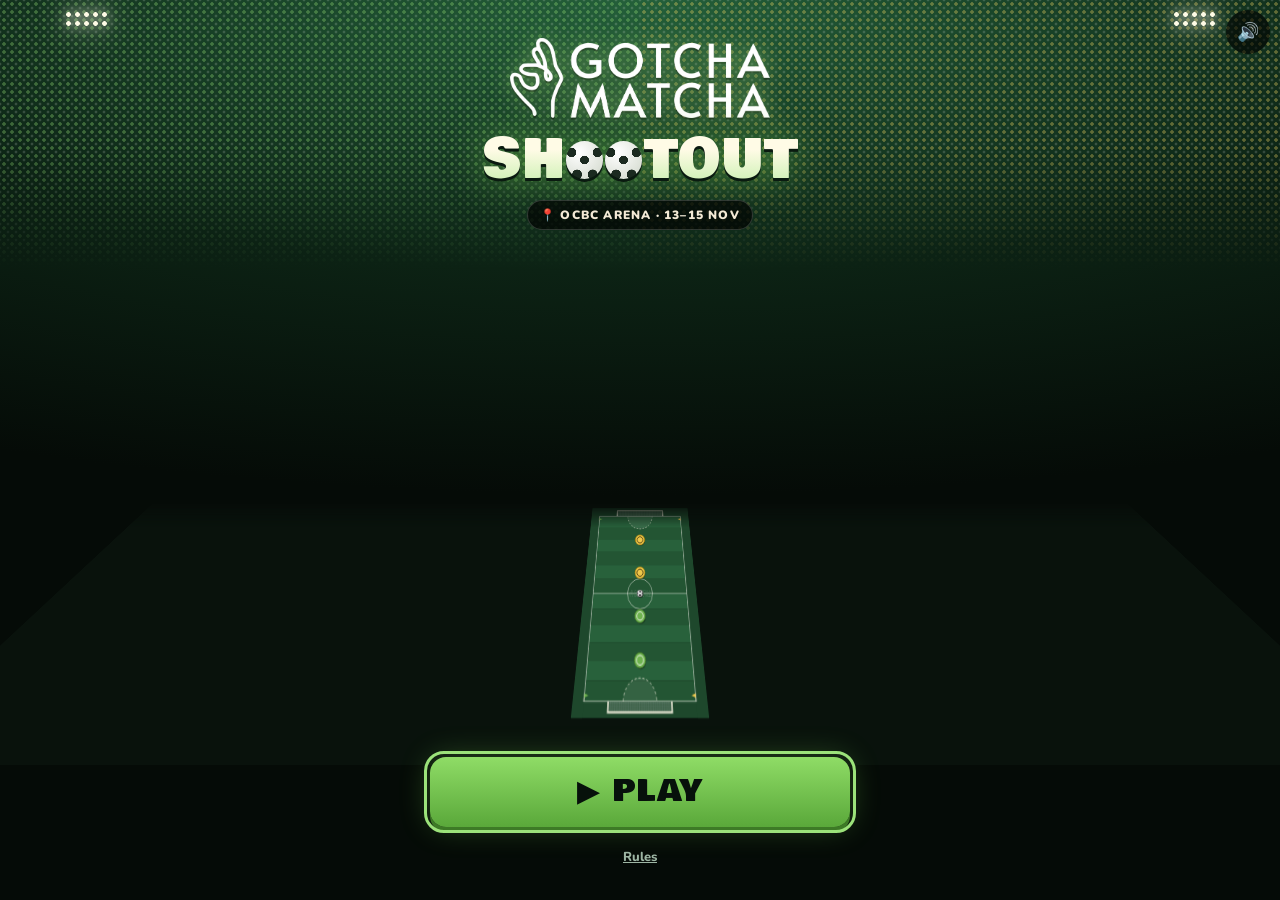
==== commit 77ac1362: "3v3-rc: bigger glowing logo on the home screen Co-Authored-By: Claude Opus 5.5 <noreply@anthropic.co" ====
--- a/3v3-rc/index.html
+++ b/3v3-rc/index.html
@@ -10,7 +10,7 @@
 <link rel="preconnect" href="https://fonts.googleapis.com">
 <link rel="preconnect" href="https://fonts.gstatic.com" crossorigin>
 <link rel="stylesheet" href="https://fonts.googleapis.com/css2?family=Nunito:wght@600;700;800;900&family=Bowlby+One&display=swap">
-<link rel="stylesheet" href="assets/3v3.css?v=12">
+<link rel="stylesheet" href="assets/3v3.css?v=13">
 </head>
 <body>
 <!-- Screens, ids and words = mock-up rev 4 (owner yes to rev 3 ~20:52 + "fewest words", DECISIONS 12 Nov). The skin lives in 3v3.css only. -->
@@ -22,7 +22,7 @@
 
   <section class="scr" id="s-home">
     <canvas class="bgpitch" id="bgpitch" aria-hidden="true"></canvas>
-    <img class="logo" src="../assets/img/logo-lockup-white.webp" alt="Gotcha Matcha" width="132" height="40">
+    <img class="logo hero" src="../assets/img/logo-lockup-white.webp" alt="Gotcha Matcha" width="260" height="80">
     <h1 class="title" aria-label="Shootout">SH<b class="ballo"></b><b class="ballo"></b>TOUT</h1>
     <span class="chip">📍 OCBC ARENA · 13–15 NOV</span>
     <div class="spacer"></div>
--- a/3v3-rc/assets/3v3.css
+++ b/3v3-rc/assets/3v3.css
@@ -20,6 +20,10 @@
 .scr>*{position:relative;flex-shrink:0}
 .scr>.bgpitch{position:absolute;top:0;right:0;bottom:0;left:0;width:100%;height:100%;opacity:.38;filter:saturate(.9);pointer-events:none}
 .logo{width:132px;height:auto;margin-top:6px}
+/* owner 13 Nov ~06:50: "make the gotcha matcha font size bigger … make it pop": the home logo twice the size, with a breathing green glow */
+.logo.hero{width:260px;max-width:72vw;margin-top:14px;filter:drop-shadow(0 0 10px rgba(155,226,122,.75)) drop-shadow(0 2px 0 rgba(0,0,0,.5));animation:logoGlow 2.4s ease-in-out infinite}
+@keyframes logoGlow{50%{filter:drop-shadow(0 0 22px rgba(155,226,122,.95)) drop-shadow(0 2px 0 rgba(0,0,0,.5))}}
+@media (prefers-reduced-motion:reduce){.logo.hero{animation:none}}
 .title{font:400 54px/.92 var(--f-display);margin:8px 0 0;letter-spacing:1px;text-shadow:0 0 24px #6fbf4a66,0 4px 0 #0008}
 .title small{display:block;font-size:30px;color:var(--yuzu);letter-spacing:3px;margin-top:4px}
 .lede{font:800 19px/1.3 var(--f-body);margin:0;max-width:320px}
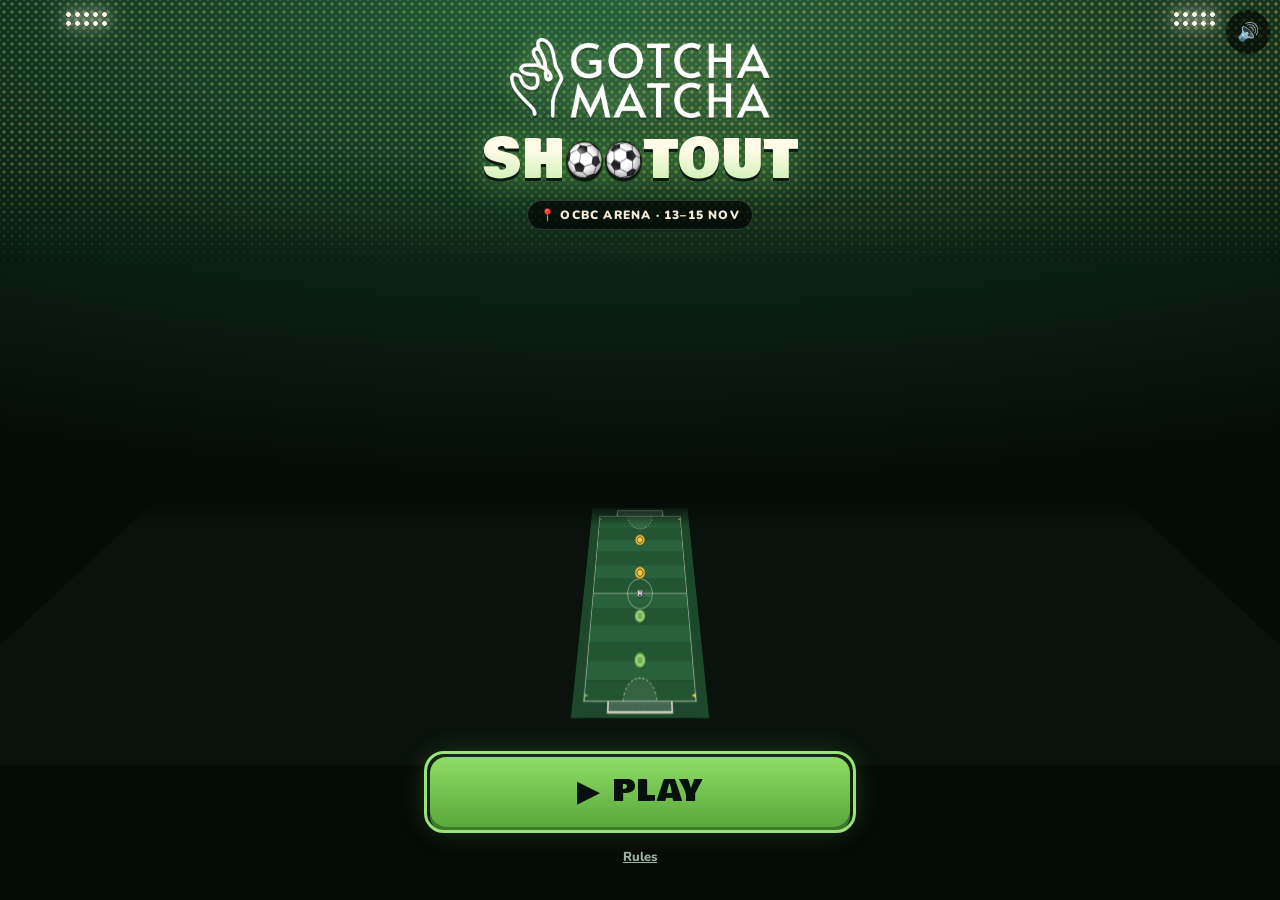
==== commit b23cd801: "3v3-rc: rolling football in the title Co-Authored-By: Claude Opus 5.5 <noreply@anthropic.com>" ====
--- a/3v3-rc/index.html
+++ b/3v3-rc/index.html
@@ -10,7 +10,7 @@
 <link rel="preconnect" href="https://fonts.googleapis.com">
 <link rel="preconnect" href="https://fonts.gstatic.com" crossorigin>
 <link rel="stylesheet" href="https://fonts.googleapis.com/css2?family=Nunito:wght@600;700;800;900&family=Bowlby+One&display=swap">
-<link rel="stylesheet" href="assets/3v3.css?v=13">
+<link rel="stylesheet" href="assets/3v3.css?v=14">
 </head>
 <body>
 <!-- Screens, ids and words = mock-up rev 4 (owner yes to rev 3 ~20:52 + "fewest words", DECISIONS 12 Nov). The skin lives in 3v3.css only. -->
@@ -133,5 +133,6 @@
 <script src="assets/fx.js?v=5"></script>
 <script src="assets/voucher.js?v=2"></script>
 <script src="assets/game.js?v=17"></script>
+<script src="assets/titleballs.js?v=1"></script>
 </body>
 </html>
--- a/3v3-rc/assets/3v3.css
+++ b/3v3-rc/assets/3v3.css
@@ -159,10 +159,8 @@
 @keyframes tick{to{transform:translateX(-50%)}}
 .title{font:400 52px/1 var(--f-display);margin:2px 0 0;letter-spacing:1px;background:linear-gradient(180deg,#fffbe6 30%,#c9f0b0);-webkit-background-clip:text;background-clip:text;color:transparent;
   filter:drop-shadow(0 3px 0 #0a1a10) drop-shadow(0 0 18px #6fbf4a88);white-space:nowrap;text-shadow:none}
-.ballo{display:inline-block;width:.72em;height:.72em;margin:0 .02em;vertical-align:-.04em;border-radius:50%;
-  background:radial-gradient(circle at 50% 50%,#1b2a20 0 16%,transparent 17%),radial-gradient(circle at 15% 30%,#1b2a20 0 11%,transparent 12%),
-  radial-gradient(circle at 85% 30%,#1b2a20 0 11%,transparent 12%),radial-gradient(circle at 30% 88%,#1b2a20 0 11%,transparent 12%),
-  radial-gradient(circle at 72% 88%,#1b2a20 0 11%,transparent 12%),radial-gradient(circle at 35% 30%,#fff,#cfd6c9);animation:spin 2.4s linear infinite}
+.ballo{display:inline-block;position:relative;width:.72em;height:.72em;margin:0 .02em;vertical-align:-.04em}   /* the rolling football (assets/titleballs.js) */
+.ballo canvas{position:absolute;left:0;top:0;width:100%;height:100%}
 @keyframes spin{to{transform:rotate(360deg)}}
 .chip{font:900 12px/1 var(--f-body);letter-spacing:1.2px;padding:8px 12px;border-radius:999px;background:#000a;border:1px solid #ffffff2a;color:var(--cream)}
 .btn.kick{font:400 30px/1 var(--f-display);letter-spacing:1px;padding:20px;background:linear-gradient(180deg,#8fdc66,#5aa83a);position:relative;overflow:visible}
@@ -197,7 +195,7 @@
 /* slow phones: no sweeping light or flash pops; reduced motion: a still stadium */
 .lite .beam,.lite .stadium .flash{display:none}
 .lite .ticker span{animation:none}
-@media (prefers-reduced-motion:reduce){#s-home .bgpitch{display:none}.beam,.ticker span,.ballo,.btn.kick::after,.trophy::before{animation:none}.stadium .flash{display:none}.spin{animation:none}}
+@media (prefers-reduced-motion:reduce){#s-home .bgpitch{display:none}.beam,.ticker span,.btn.kick::after,.trophy::before{animation:none}.stadium .flash{display:none}.spin{animation:none}}
 
 /* ---------- the prize voucher (owner 13 Nov ~05:22 + ~05:30) ---------- */
 .prize.vcard{position:relative;overflow:hidden;align-items:center;text-align:center;gap:6px;padding:16px 16px 18px;transform-origin:50% 50%}
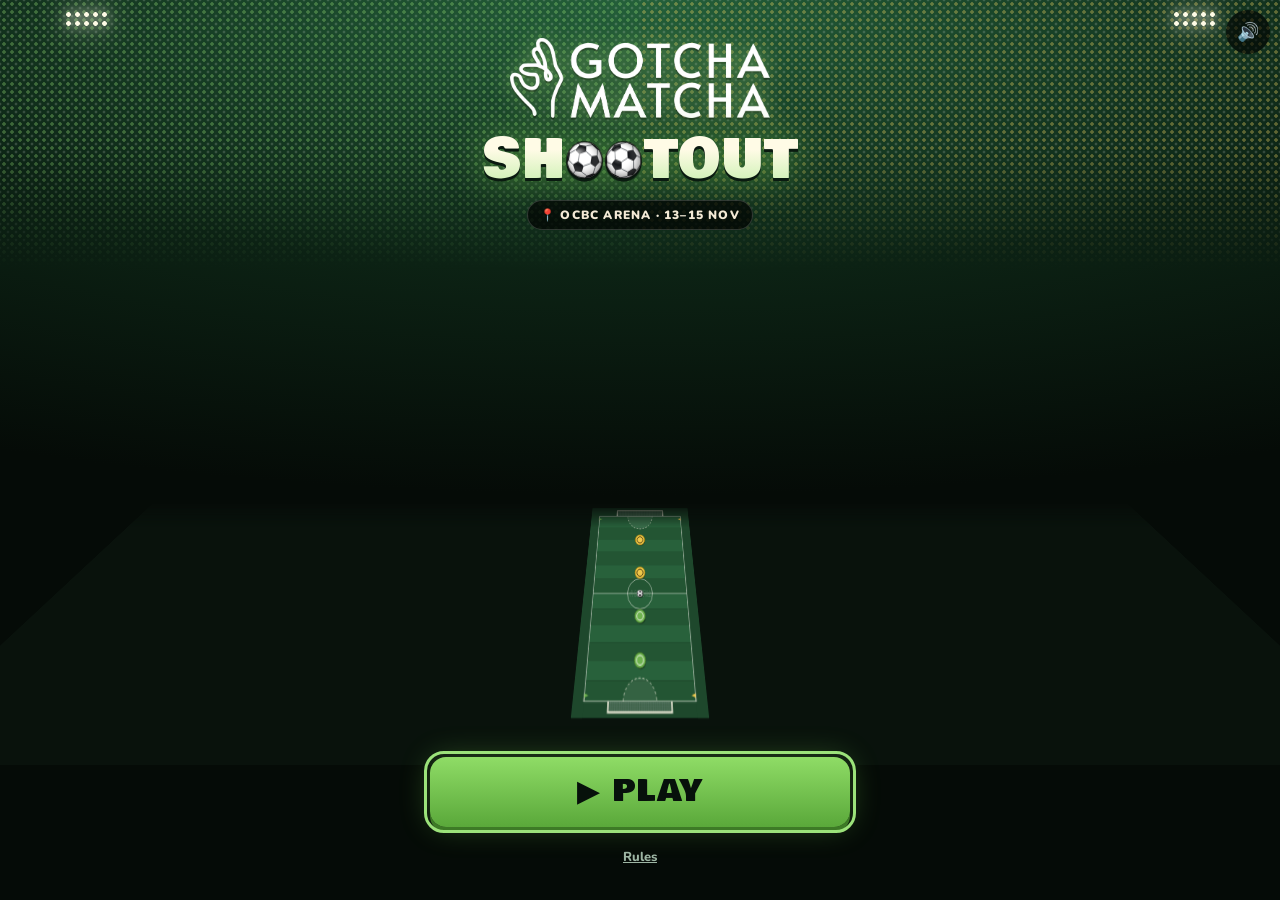
==== commit 926c99d9: "3v3-rc: follow step preview (IG only) Co-Authored-By: Claude Opus 5.5 <noreply@anthropic.com>" ====
--- a/3v3-rc/index.html
+++ b/3v3-rc/index.html
@@ -32,12 +32,12 @@
   </section>
 
   <section class="scr" id="s-join" hidden>
-    <h2 class="h2">Join to play</h2>
+    <h2 class="h2">Follow us to play</h2>
+    <p class="small">Follow our social to start the game</p>   <!-- owner 13 Nov: IG only, a short line, not just a button -->
     <div class="step">
-      <a class="btn y" id="tgJoin" target="_blank" rel="noopener">✈️ Telegram</a>
-      <a class="btn ghost" id="igJoin" target="_blank" rel="noopener">📷 Instagram</a>
+      <a class="btn y" id="igJoin" target="_blank" rel="noopener">📷 Follow @gotchamatcha.sg</a>
     </div>
-    <p class="err" id="tgErr" role="alert" hidden>Tap one first</p>
+    <p class="err" id="tgErr" role="alert" hidden>Follow us first</p>
     <div class="spacer"></div>
     <button class="btn" id="goPick">▶ Play</button>
   </section>
@@ -132,7 +132,7 @@
 <script src="assets/sfx.js?v=14"></script>
 <script src="assets/fx.js?v=5"></script>
 <script src="assets/voucher.js?v=2"></script>
-<script src="assets/game.js?v=17"></script>
+<script src="assets/game.js?v=18"></script>
 <script src="assets/titleballs.js?v=1"></script>
 </body>
 </html>
